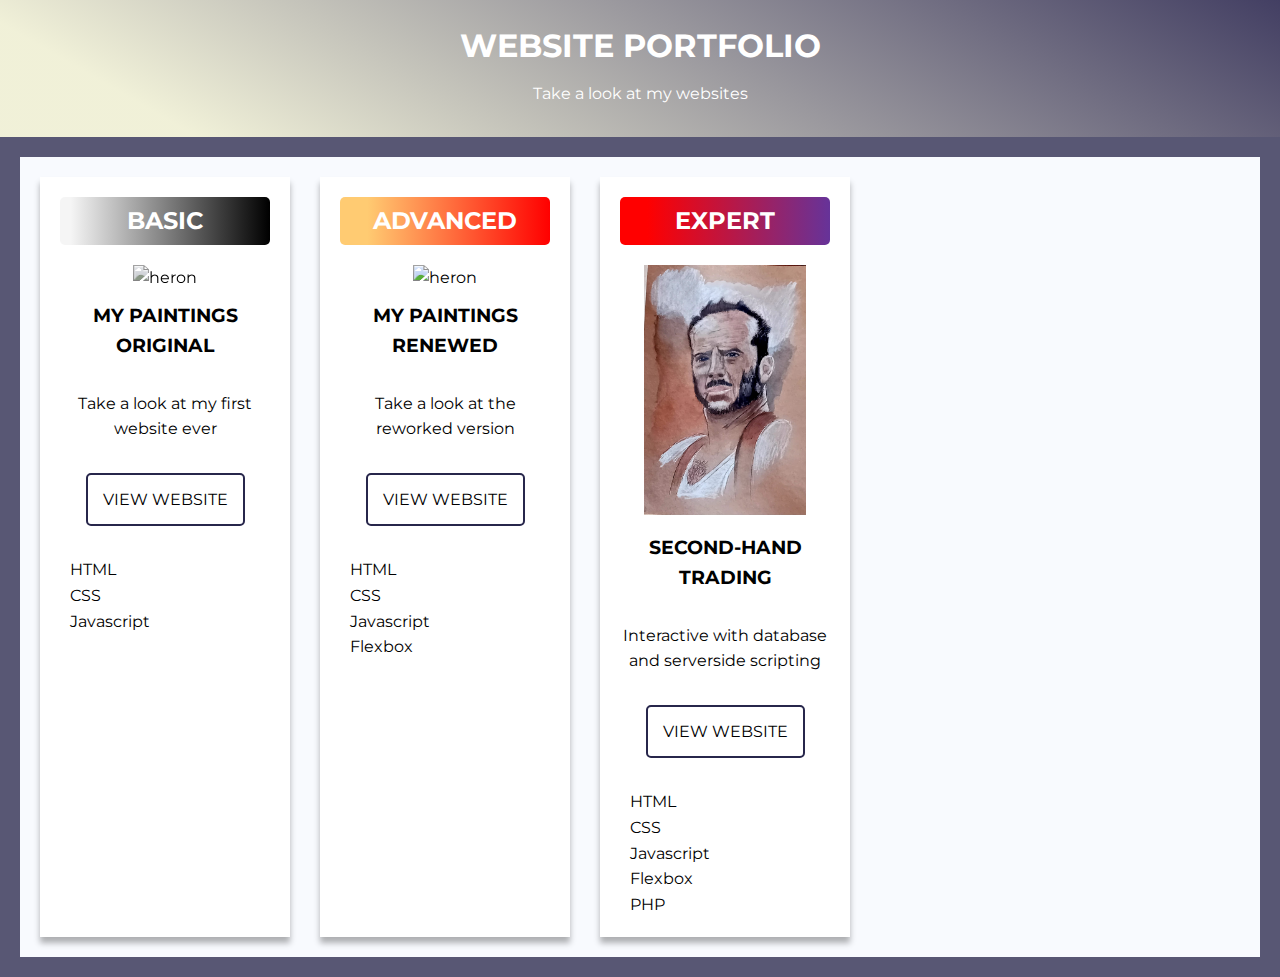
==== index.html @ ec2a2ce8 "Add files via upload" ====
<!DOCTYPE html>
<html lang="en">
  <head>
    <meta charset="UTF-8" />
    <meta name="viewport" content="width=device-width, initial-scale=1.0" />
    <link rel="preconnect" href="https://fonts.googleapis.com" />
    <link rel="preconnect" href="https://fonts.gstatic.com" crossorigin />
    <link
      href="https://fonts.googleapis.com/css2?family=Montserrat:ital,wght@0,100..900;1,100..900&display=swap"
      rel="stylesheet"
    />
    <link
      rel="stylesheet"
      href="https://cdnjs.cloudflare.com/ajax/libs/font-awesome/6.6.0/css/all.min.css"
      integrity="sha512-Kc323vGBEqzTmouAECnVceyQqyqdsSiqLQISBL29aUW4U/M7pSPA/gEUZQqv1cwx4OnYxTxve5UMg5GT6L4JJg=="
      crossorigin="anonymous"
      referrerpolicy="no-referrer"
    />
    <link rel="stylesheet" href="./css/styles.css" />
    <title>Portfolio Tom</title>
  </head>
  <body>
    <header>
      <div class="header-container">
        <h1>Website Portfolio</h1>
        <p>Take a look at my websites</p>
      </div>
    </header>
    <main>
      <div class="main-container">
        <div class="cards card1">
          <h2>Basic</h2>
          <div>
            <img src="images/animal.jpg" alt="heron" />
          </div>
          <h3>My Paintings original</h3>
          <p>Take a look at my first website ever</p>
          <a href="">View Website</a>
          <ul>
            <li><i class="fa-check fas"></i>HTML</li>
            <li><i class="fa-check fas"></i>CSS</li>
            <li><i class="fa-check fas"></i>Javascript</li>
          </ul>
        </div>
        <div class="cards card2">
          <h2>Advanced</h2>
          <div>
            <img src="images/animal.jpg" alt="heron" />
          </div>
          <h3>My Paintings renewed</h3>
          <p>Take a look at the reworked version</p>
          <a href="">View Website</a>
          <ul>
            <li><i class="fa-check fas"></i>HTML</li>
            <li><i class="fa-check fas"></i>CSS</li>
            <li><i class="fa-check fas"></i>Javascript</li>
            <li><i class="fa-check fas"></i>Flexbox</li>
          </ul>
        </div>
        <div class="cards card3">
          <h2>Expert</h2>
          <div>
            <img src="images/expert.jpg" alt="expert" />
          </div>
          <h3>second-hand trading</h3>
          <p>Interactive with database and serverside scripting</p>
          <a href="">View Website</a>
          <ul>
            <li><i class="fa-check fas"></i>HTML</li>
            <li><i class="fa-check fas"></i>CSS</li>
            <li><i class="fa-check fas"></i>Javascript</li>
            <li><i class="fa-check fas"></i>Flexbox</li>
            <li><i class="fa-check fas"></i>PHP</li>
          </ul>
        </div>
      </div>
    </main>
  </body>
</html>
---- css/styles.css ----
* {
  padding: 0;
  margin: 0;
  box-sizing: border-box;
}

body {
  font-family: "Montserrat", sans-serif;
  line-height: 1.6;
  background-color: #27264bc5;
}

.header-container {
  padding: 20px 0;
  text-align: center;
  background: linear-gradient(
    30deg,
    rgba(248, 248, 221, 0.952) 13%,
    #433f63 100%
  );
  color: white;
}

.header-container h1 {
  text-transform: uppercase;
}

.header-container p {
  padding: 10px 0;
}

.main-container {
  padding: 20px 20px;
  background-color: #f8fafe;
  margin: 20px;
  display: flex;
  justify-content: left;
  text-align: center;
  gap: 30px;
  flex-wrap: wrap;
}

.cards {
  max-width: 250px;
  background-color: #fff;
  box-shadow: 0px 6px 6px rgba(0, 0, 0, 0.3);
}
.cards:hover {
  background-color: #fff;
  box-shadow: 0px 6px 6px rgba(0, 0, 0, 0.8);
}
.cards h2 {
  text-transform: uppercase;
  border-radius: 5px;
  padding: 5px;
  margin: 20px 20px;
  color: white;
}

.card1 h2 {
  background: linear-gradient(90deg, whitesmoke 5%, black 100%);
}

.card2 h2 {
  background: linear-gradient(90deg, rgba(255, 203, 114, 1) 13%, red 100%);
}

.card3 h2 {
  background: linear-gradient(90deg, red 13%, rebeccapurple 100%);
}
.cards h3 {
  text-transform: uppercase;
  padding: 10px;
}

.cards p {
  padding: 20px;
  margin-bottom: 25px;
}

.cards a {
  flex: 1;
  border: 2px solid #27264b;
  border-radius: 5px;
  text-decoration: none;
  background-color: white;
  color: black;
  padding: 15px;
  text-transform: uppercase;
}

.cards a:hover {
  background-color: #27264b;
  color: white;
}

.cards ul {
  margin-top: 25px;
  list-style: none;
  padding: 20px;
}

.cards ul li {
  text-align: left;
}

.cards ul li i {
  color: #98ca9e;
  margin-right: 10px;
}

.cards img {
  width: 80% auto;
  max-height: 250px;
}

.card1 img {
  filter: grayscale(85%);
}
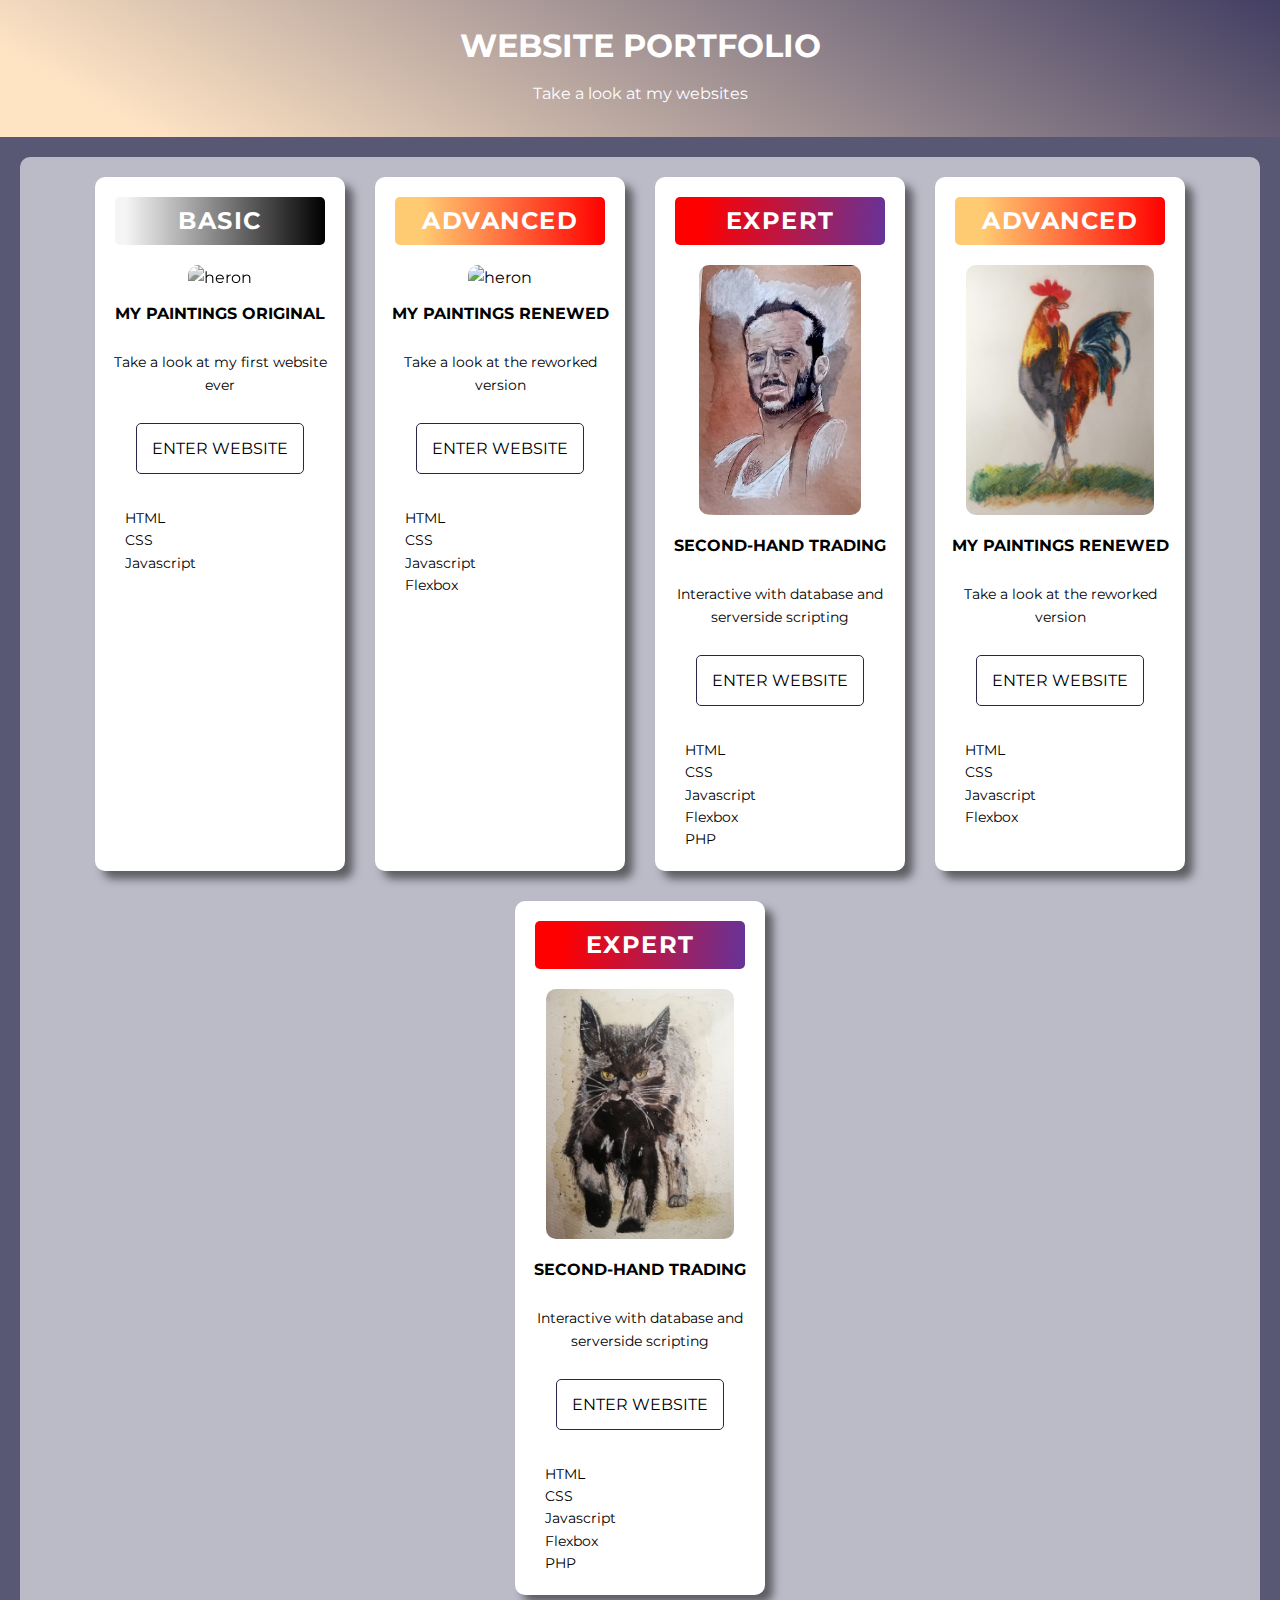
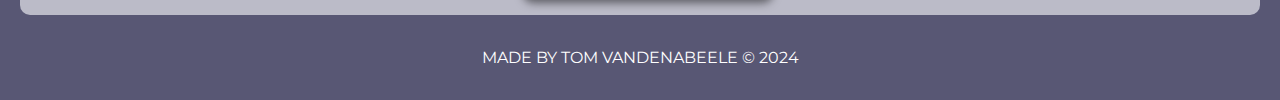
==== commit 53c300c7: "Add files via upload" ====
--- a/index.html
+++ b/index.html
@@ -28,52 +28,104 @@
     </header>
     <main>
       <div class="main-container">
-        <div class="cards card1">
-          <h2>Basic</h2>
-          <div>
+        <div class="cards basic">
+          <div class="card-top">
+            <h2>Basic</h2>
             <img src="images/animal.jpg" alt="heron" />
           </div>
-          <h3>My Paintings original</h3>
-          <p>Take a look at my first website ever</p>
-          <a href="">View Website</a>
-          <ul>
-            <li><i class="fa-check fas"></i>HTML</li>
-            <li><i class="fa-check fas"></i>CSS</li>
-            <li><i class="fa-check fas"></i>Javascript</li>
-          </ul>
+          <div class="card-bottom">
+            <h3>My Paintings original</h3>
+            <p>Take a look at my first website ever</p>
+            <a lang="en" href="Paint1/index.html">Enter Website</a>
+            <ul>
+              <li><i class="fa-check fas"></i>HTML</li>
+              <li><i class="fa-check fas"></i>CSS</li>
+              <li><i class="fa-check fas"></i>Javascript</li>
+            </ul>
+          </div>
         </div>
-        <div class="cards card2">
-          <h2>Advanced</h2>
-          <div>
+        <div class="cards advanced">
+          <div class="card-top">
+            <h2>Advanced</h2>
             <img src="images/animal.jpg" alt="heron" />
           </div>
-          <h3>My Paintings renewed</h3>
-          <p>Take a look at the reworked version</p>
-          <a href="">View Website</a>
-          <ul>
-            <li><i class="fa-check fas"></i>HTML</li>
-            <li><i class="fa-check fas"></i>CSS</li>
-            <li><i class="fa-check fas"></i>Javascript</li>
-            <li><i class="fa-check fas"></i>Flexbox</li>
-          </ul>
+          <div class="card-bottom">
+            <h3>My Paintings renewed</h3>
+            <p>Take a look at the reworked version</p>
+            <a href="">Enter Website</a>
+            <ul>
+              <li><i class="fa-check fas"></i>HTML</li>
+              <li><i class="fa-check fas"></i>CSS</li>
+              <li><i class="fa-check fas"></i>Javascript</li>
+              <li><i class="fa-check fas"></i>Flexbox</li>
+            </ul>
+          </div>
         </div>
-        <div class="cards card3">
-          <h2>Expert</h2>
-          <div>
-            <img src="images/expert.jpg" alt="expert" />
+        <div class="cards expert">
+          <div class="card-top">
+            <h2>Expert</h2>
+            <img src="images/expert.jpg" alt="bruce" />
           </div>
-          <h3>second-hand trading</h3>
-          <p>Interactive with database and serverside scripting</p>
-          <a href="">View Website</a>
-          <ul>
-            <li><i class="fa-check fas"></i>HTML</li>
-            <li><i class="fa-check fas"></i>CSS</li>
-            <li><i class="fa-check fas"></i>Javascript</li>
-            <li><i class="fa-check fas"></i>Flexbox</li>
-            <li><i class="fa-check fas"></i>PHP</li>
-          </ul>
+          <div class="card-bottom">
+            <h3>second-hand trading</h3>
+            <p>Interactive with database and serverside scripting</p>
+            <a href="">Enter Website</a>
+            <ul>
+              <li><i class="fa-check fas"></i>HTML</li>
+              <li><i class="fa-check fas"></i>CSS</li>
+              <li><i class="fa-check fas"></i>Javascript</li>
+              <li><i class="fa-check fas"></i>Flexbox</li>
+              <li><i class="fa-check fas"></i>PHP</li>
+            </ul>
+          </div>
+        </div>
+        <div class="cards advanced">
+          <div class="card-top">
+            <h2>Advanced</h2>
+            <img src="images/haan.jpg" alt="haan" />
+          </div>
+          <div class="card-bottom">
+            <h3>My Paintings renewed</h3>
+            <p>Take a look at the reworked version</p>
+            <a href="">Enter Website</a>
+            <ul>
+              <li><i class="fa-check fas"></i>HTML</li>
+              <li><i class="fa-check fas"></i>CSS</li>
+              <li><i class="fa-check fas"></i>Javascript</li>
+              <li><i class="fa-check fas"></i>Flexbox</li>
+            </ul>
+          </div>
+        </div>
+        <div class="cards expert">
+          <div class="card-top">
+            <h2>Expert</h2>
+            <img src="images/poes.jpg" alt="kat" />
+          </div>
+          <div class="card-bottom">
+            <h3>second-hand trading</h3>
+            <p>Interactive with database and serverside scripting</p>
+            <a href="">Enter Website</a>
+            <ul>
+              <li><i class="fa-check fas"></i>HTML</li>
+              <li><i class="fa-check fas"></i>CSS</li>
+              <li><i class="fa-check fas"></i>Javascript</li>
+              <li><i class="fa-check fas"></i>Flexbox</li>
+              <li><i class="fa-check fas"></i>PHP</li>
+            </ul>
+          </div>
         </div>
       </div>
+      <footer>
+        <div class="credential">
+          <p>
+            <span class="made">Made by</span> Tom Vandenabeele<span
+              class="made"
+            >
+              &copy; 2024</span
+            >
+          </p>
+        </div>
+      </footer>
     </main>
   </body>
 </html>
--- a/css/styles.css
+++ b/css/styles.css
@@ -10,14 +10,16 @@
   background-color: #27264bc5;
 }
 
+header {
+  position: sticky;
+  top: 0px;
+  z-index: 1;
+}
+
 .header-container {
   padding: 20px 0;
   text-align: center;
-  background: linear-gradient(
-    30deg,
-    rgba(248, 248, 221, 0.952) 13%,
-    #433f63 100%
-  );
+  background: linear-gradient(30deg, bisque 10%, #433f63 100%);
   color: white;
 }
 
@@ -31,56 +33,60 @@
 
 .main-container {
   padding: 20px 20px;
-  background-color: #f8fafe;
+  background-color: #f8fafe9d;
   margin: 20px;
   display: flex;
-  justify-content: left;
+  justify-content: center;
   text-align: center;
   gap: 30px;
   flex-wrap: wrap;
+  border-radius: 10px;
 }
 
 .cards {
   max-width: 250px;
-  background-color: #fff;
-  box-shadow: 0px 6px 6px rgba(0, 0, 0, 0.3);
+  background-color: white;
+  box-shadow: 8px 8px 9px rgba(0, 0, 0, 0.5);
 }
 .cards:hover {
-  background-color: #fff;
-  box-shadow: 0px 6px 6px rgba(0, 0, 0, 0.8);
+  background-color: bisque;
+  box-shadow: 8px 9px 9px rgba(0, 0, 0, 0.9);
 }
 .cards h2 {
   text-transform: uppercase;
+  letter-spacing: 1.5px;
   border-radius: 5px;
   padding: 5px;
   margin: 20px 20px;
   color: white;
 }
 
-.card1 h2 {
+.basic h2 {
   background: linear-gradient(90deg, whitesmoke 5%, black 100%);
 }
 
-.card2 h2 {
+.advanced h2 {
   background: linear-gradient(90deg, rgba(255, 203, 114, 1) 13%, red 100%);
 }
 
-.card3 h2 {
-  background: linear-gradient(90deg, red 13%, rebeccapurple 100%);
+.expert h2 {
+  background: linear-gradient(95deg, red 13%, rebeccapurple 100%);
 }
 .cards h3 {
   text-transform: uppercase;
   padding: 10px;
+  font-size: 16px;
 }
 
 .cards p {
-  padding: 20px;
+  padding: 15px;
   margin-bottom: 25px;
+  font-size: 14px;
 }
 
 .cards a {
   flex: 1;
-  border: 2px solid #27264b;
+  border: 1px solid #27264b;
   border-radius: 5px;
   text-decoration: none;
   background-color: white;
@@ -102,6 +108,7 @@
 
 .cards ul li {
   text-align: left;
+  font-size: 14px;
 }
 
 .cards ul li i {
@@ -112,8 +119,113 @@
 .cards img {
   width: 80% auto;
   max-height: 250px;
-}
-
-.card1 img {
+  border-radius: 10px;
+}
+
+.cards img:hover {
+  cursor: pointer;
+}
+
+.cards {
+  border-radius: 10px;
+}
+
+.basic img {
   filter: grayscale(85%);
-}
+  z-index: -1;
+}
+
+footer {
+  p {
+    color: white;
+    text-transform: uppercase;
+    text-align: center;
+    padding-bottom: 30px;
+    margin-top: 30px;
+  }
+}
+
+@media (max-width: 900px) {
+  .cards {
+    display: flex;
+    justify-content: left;
+    text-align: left;
+    gap: 10px;
+    flex-wrap: wrap;
+    flex-direction: row;
+    max-width: 600px;
+  }
+  .card-top {
+    margin-left: 25px;
+    padding-right: 20px;
+  }
+  .card-bottom {
+    text-align: center;
+  }
+  .cards h2 {
+    margin: 10px auto;
+    text-align: center;
+    padding: 0px;
+  }
+  .cards h3 {
+    text-align: center;
+    font-size: 0.9rem;
+    padding: 25px;
+    max-width: 200px;
+  }
+  .cards p {
+    text-align: center;
+    font-size: 0.9rem;
+    padding: 5px 15px;
+    max-width: 200px;
+  }
+  .cards ul {
+    margin-top: 10px;
+  }
+  .cards a {
+    font-size: 0.9rem;
+    padding: 10px;
+  }
+}
+
+@media (max-width: 600px) {
+  .cards {
+    max-width: 250px;
+    display: flex;
+    justify-content: center;
+    text-align: center;
+    gap: 10px;
+    flex-wrap: wrap;
+    flex-direction: row;
+  }
+  .card-bottom {
+    text-align: center;
+  }
+  .cards h2 {
+    margin: 15px;
+    text-align: center;
+    padding: 0px;
+  }
+  .cards h3 {
+    font-size: 0.8rem;
+    padding: 5px;
+  }
+  .cards p {
+    font-size: 0.8rem;
+    padding: 5px 15px;
+  }
+  .cards ul {
+    margin-top: 40px;
+    padding: 0px;
+  }
+  .cards li {
+    display: none;
+  }
+  .cards a {
+    font-size: 0.8rem;
+    padding: 10px;
+  }
+  .made {
+    display: none;
+  }
+}
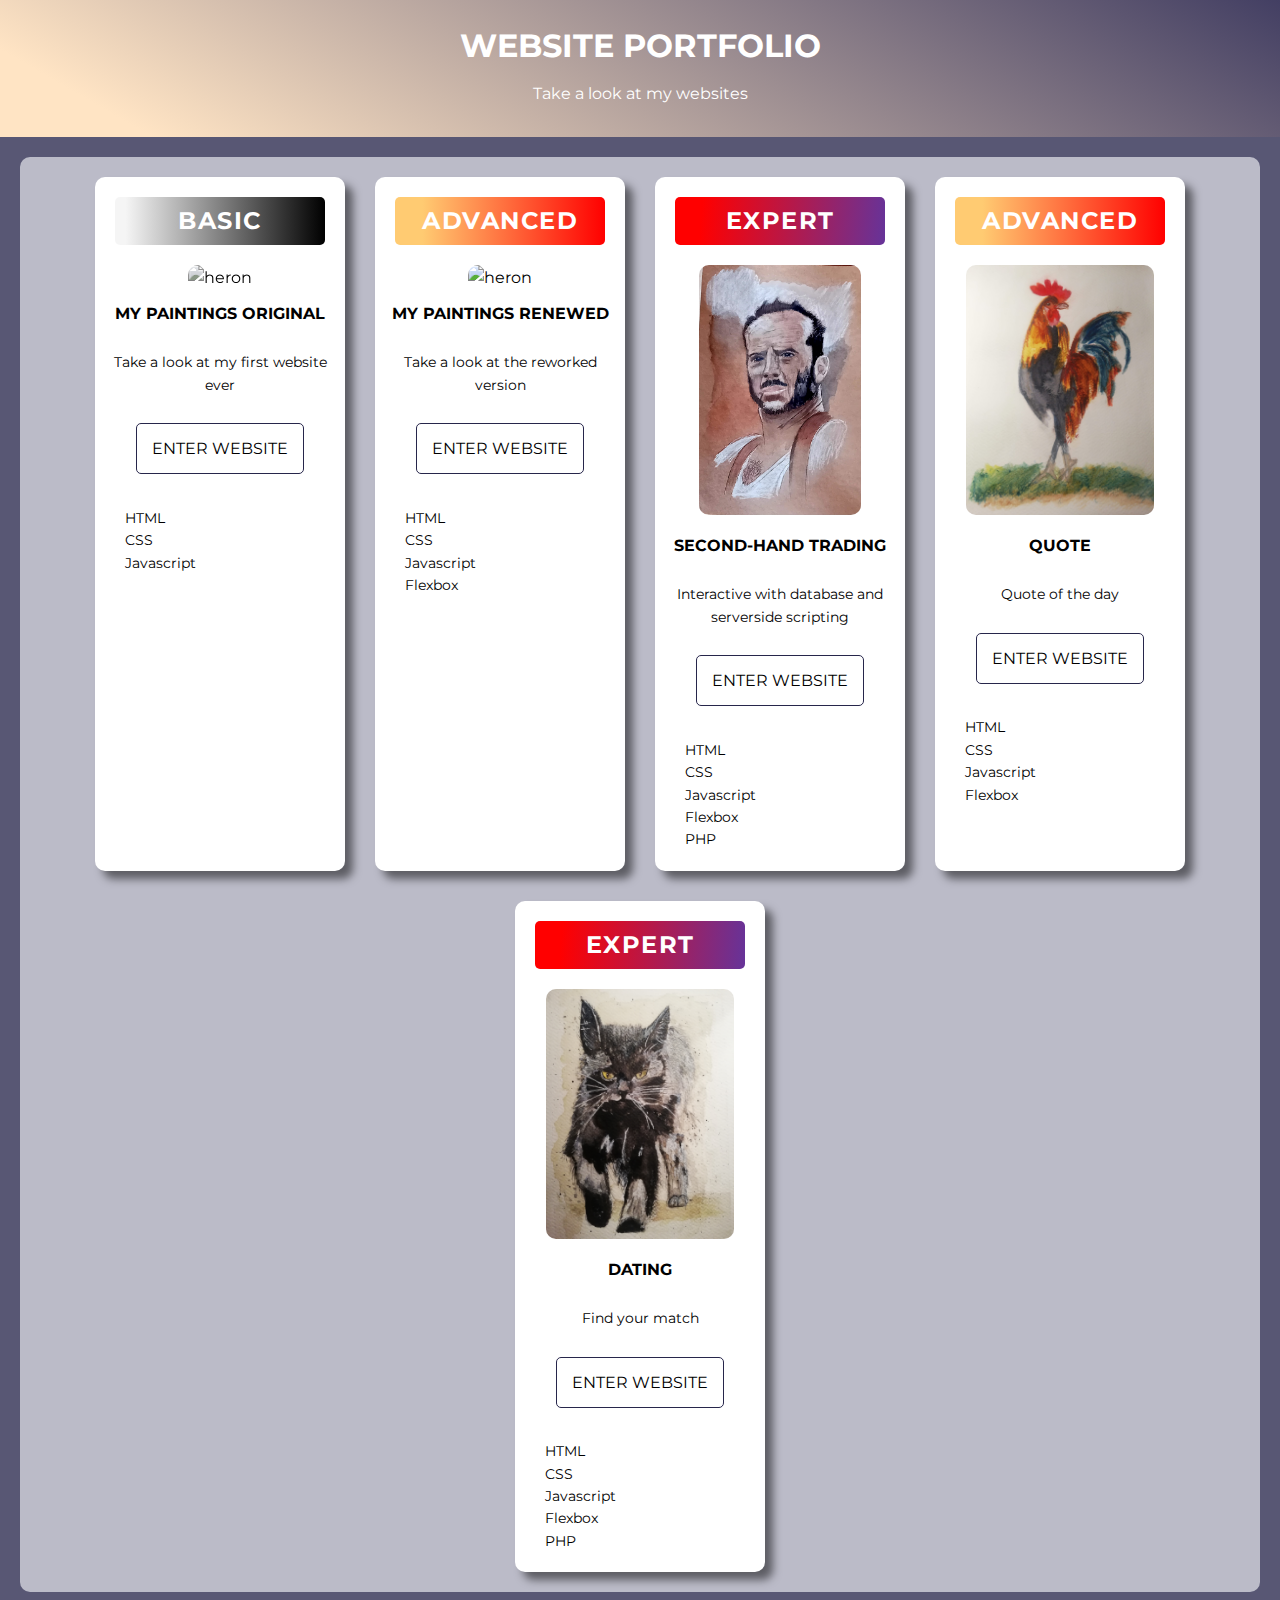
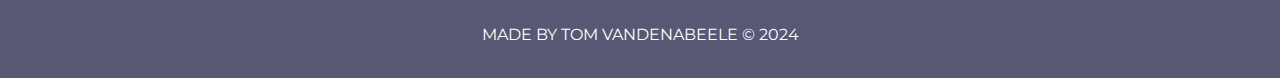
==== commit 9985df1e: "Add files via upload" ====
--- a/index.html
+++ b/index.html
@@ -85,8 +85,8 @@
             <img src="images/haan.jpg" alt="haan" />
           </div>
           <div class="card-bottom">
-            <h3>My Paintings renewed</h3>
-            <p>Take a look at the reworked version</p>
+            <h3>Quote</h3>
+            <p>Quote of the day</p>
             <a href="">Enter Website</a>
             <ul>
               <li><i class="fa-check fas"></i>HTML</li>
@@ -102,8 +102,8 @@
             <img src="images/poes.jpg" alt="kat" />
           </div>
           <div class="card-bottom">
-            <h3>second-hand trading</h3>
-            <p>Interactive with database and serverside scripting</p>
+            <h3>Dating</h3>
+            <p>Find your match</p>
             <a href="">Enter Website</a>
             <ul>
               <li><i class="fa-check fas"></i>HTML</li>
--- a/css/styles.css
+++ b/css/styles.css
@@ -45,6 +45,7 @@
 
 .cards {
   max-width: 250px;
+  min-width: 250px;
   background-color: white;
   box-shadow: 8px 8px 9px rgba(0, 0, 0, 0.5);
 }
@@ -154,10 +155,11 @@
     flex-wrap: wrap;
     flex-direction: row;
     max-width: 600px;
+    min-width: 500px;
   }
   .card-top {
     margin-left: 25px;
-    padding-right: 20px;
+    padding-right: 40px;
   }
   .card-bottom {
     text-align: center;
@@ -191,6 +193,7 @@
 @media (max-width: 600px) {
   .cards {
     max-width: 250px;
+    min-width: 250px;
     display: flex;
     justify-content: center;
     text-align: center;
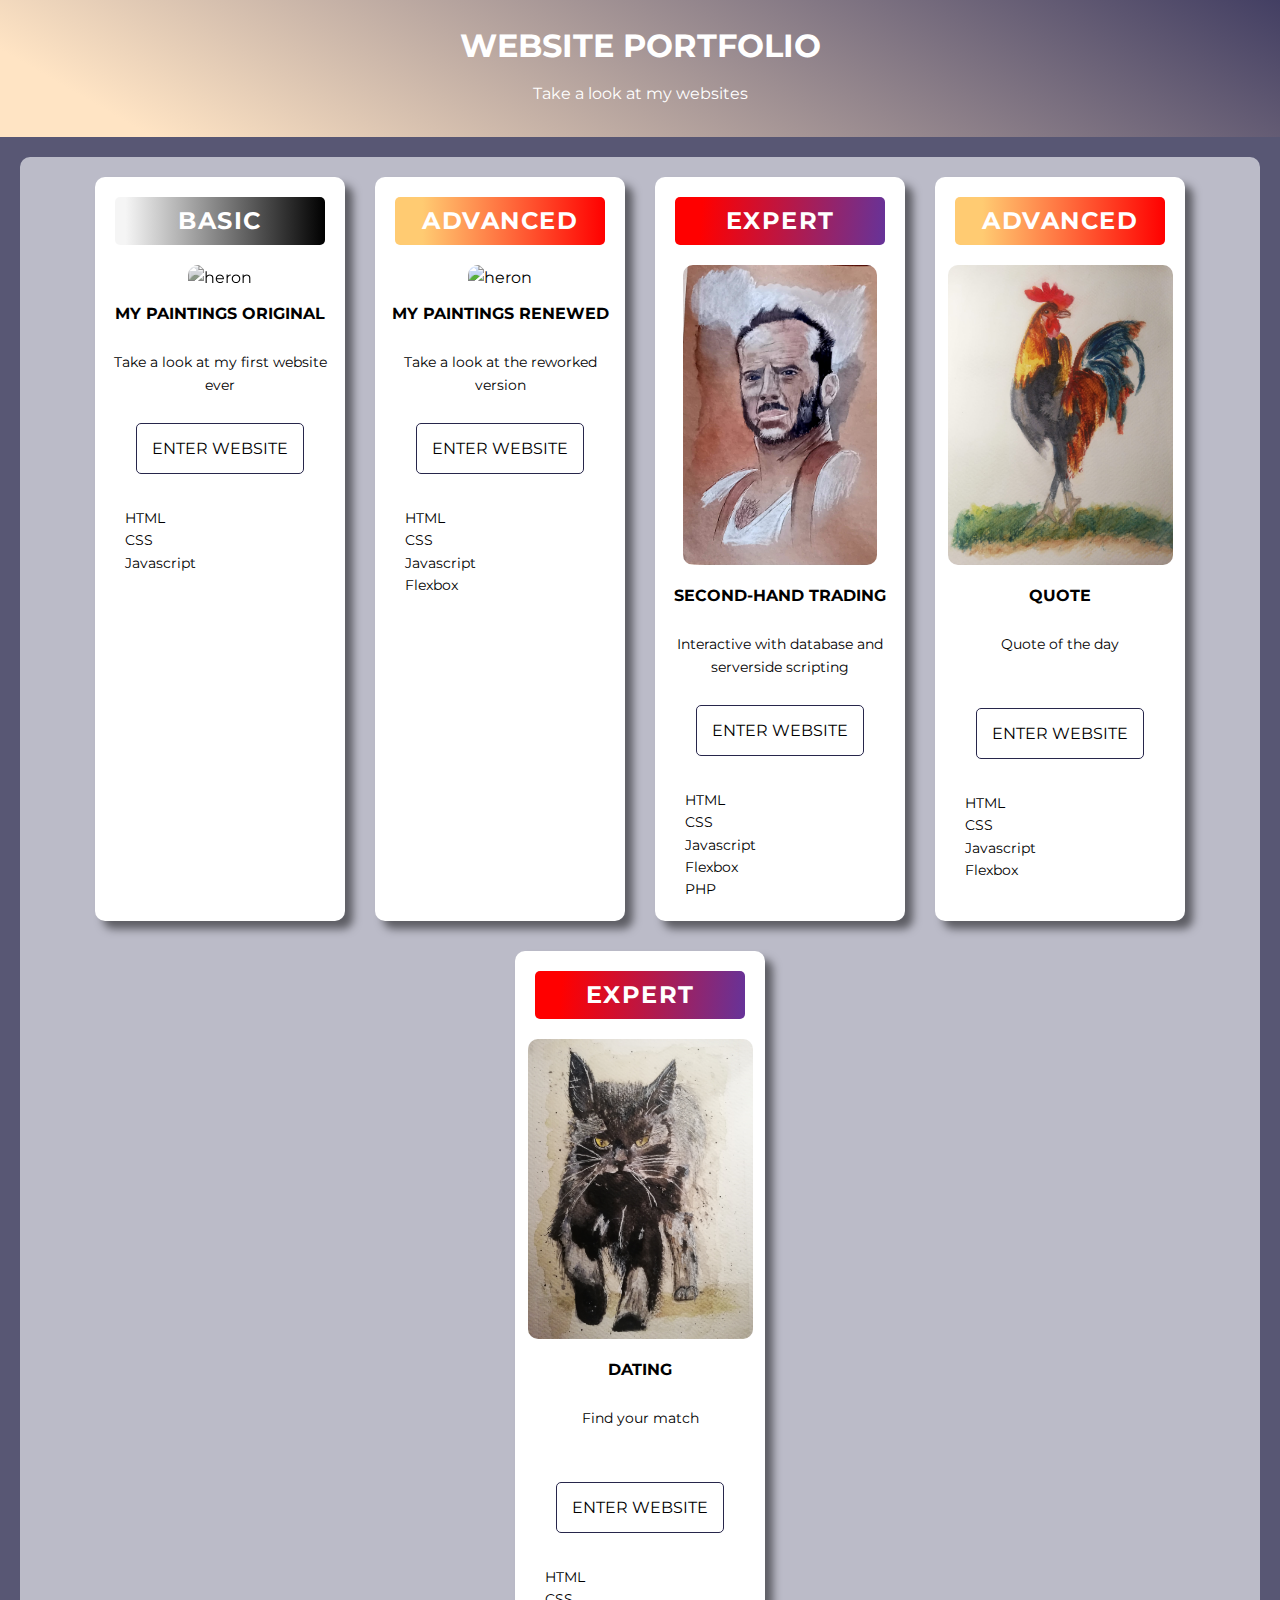
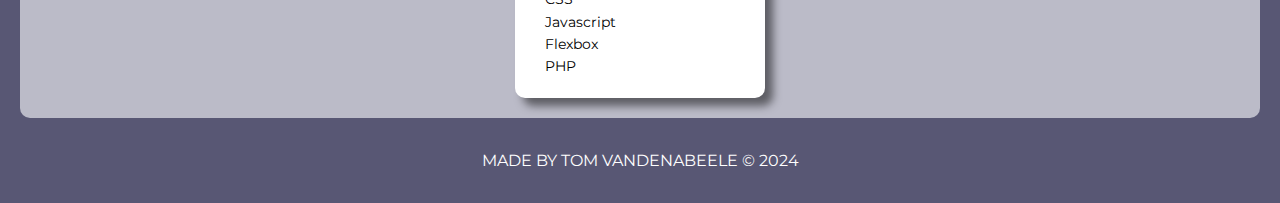
==== commit 9ac9750c: "Add files via upload" ====
--- a/index.html
+++ b/index.html
@@ -87,6 +87,7 @@
           <div class="card-bottom">
             <h3>Quote</h3>
             <p>Quote of the day</p>
+            <br />
             <a href="">Enter Website</a>
             <ul>
               <li><i class="fa-check fas"></i>HTML</li>
@@ -104,6 +105,7 @@
           <div class="card-bottom">
             <h3>Dating</h3>
             <p>Find your match</p>
+            <br />
             <a href="">Enter Website</a>
             <ul>
               <li><i class="fa-check fas"></i>HTML</li>
--- a/css/styles.css
+++ b/css/styles.css
@@ -119,7 +119,7 @@
 
 .cards img {
   width: 80% auto;
-  max-height: 250px;
+  max-height: 300px;
   border-radius: 10px;
 }
 
@@ -154,15 +154,22 @@
     gap: 10px;
     flex-wrap: wrap;
     flex-direction: row;
-    max-width: 600px;
-    min-width: 500px;
+    max-width: 550px;
+    min-width: 550px;
   }
   .card-top {
     margin-left: 25px;
     padding-right: 40px;
-  }
-  .card-bottom {
-    text-align: center;
+    min-width: 240px;
+  }
+  .card-top img {
+    margin-left: 0px;
+    min-width: 150px;
+  }
+  .card-bottom a {
+    display: block;
+    text-align: center;
+    min-width: 200px;
   }
   .cards h2 {
     margin: 10px auto;
@@ -218,7 +225,7 @@
     padding: 5px 15px;
   }
   .cards ul {
-    margin-top: 40px;
+    margin: 40px 0px;
     padding: 0px;
   }
   .cards li {
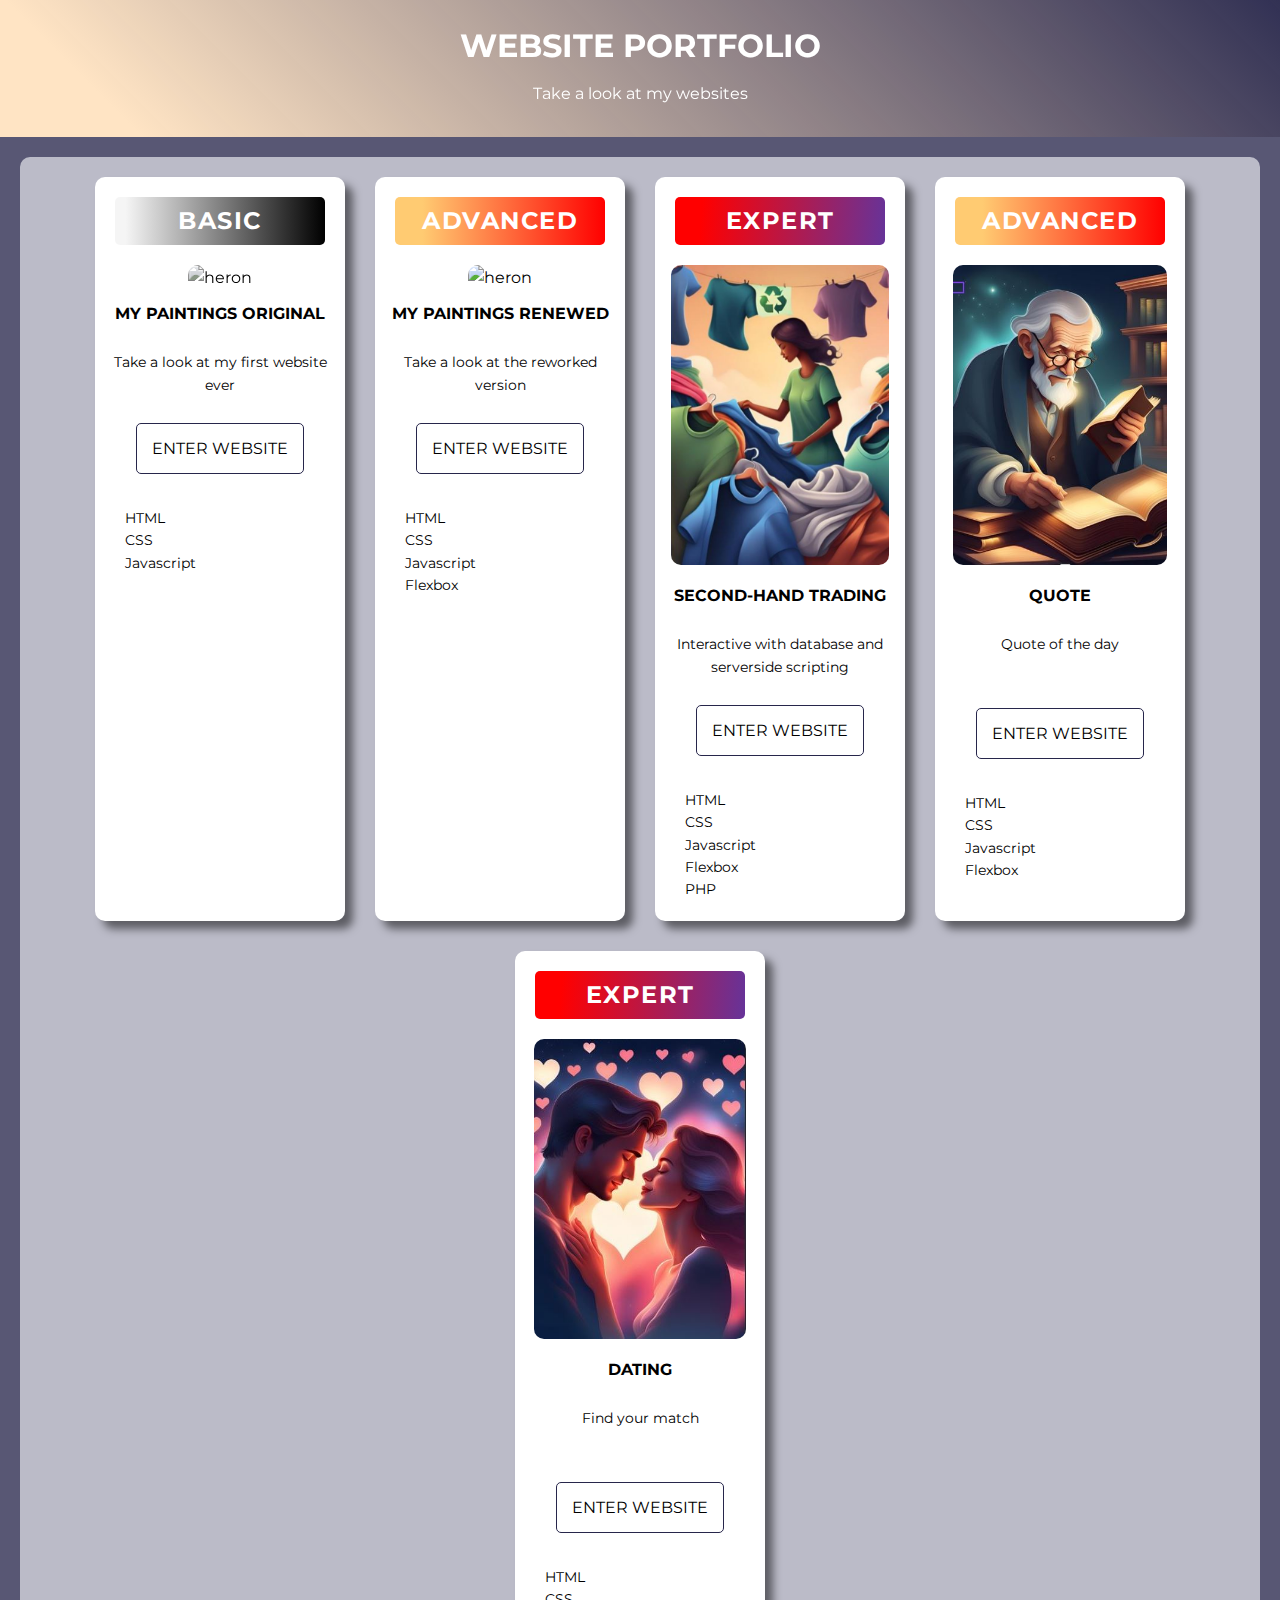
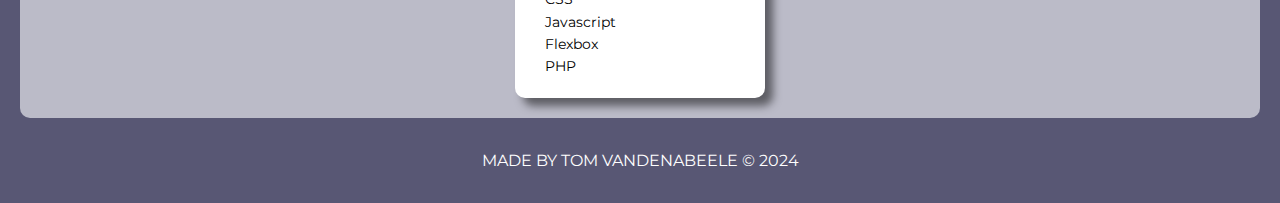
==== commit d753204d: "Add files via upload" ====
--- a/index.html
+++ b/index.html
@@ -64,7 +64,7 @@
         <div class="cards expert">
           <div class="card-top">
             <h2>Expert</h2>
-            <img src="images/expert.jpg" alt="bruce" />
+            <img src="images/tweedehands.jpg" alt="tweedehands" />
           </div>
           <div class="card-bottom">
             <h3>second-hand trading</h3>
@@ -82,7 +82,7 @@
         <div class="cards advanced">
           <div class="card-top">
             <h2>Advanced</h2>
-            <img src="images/haan.jpg" alt="haan" />
+            <img src="images/quote.jpg" alt="quote" />
           </div>
           <div class="card-bottom">
             <h3>Quote</h3>
@@ -100,7 +100,7 @@
         <div class="cards expert">
           <div class="card-top">
             <h2>Expert</h2>
-            <img src="images/poes.jpg" alt="kat" />
+            <img src="images/dating.jpg" alt="dating" />
           </div>
           <div class="card-bottom">
             <h3>Dating</h3>
--- a/css/styles.css
+++ b/css/styles.css
@@ -19,7 +19,7 @@
 .header-container {
   padding: 20px 0;
   text-align: center;
-  background: linear-gradient(30deg, bisque 10%, #433f63 100%);
+  background: linear-gradient(45deg, bisque 10%, #27264bc5 100%);
   color: white;
 }
 
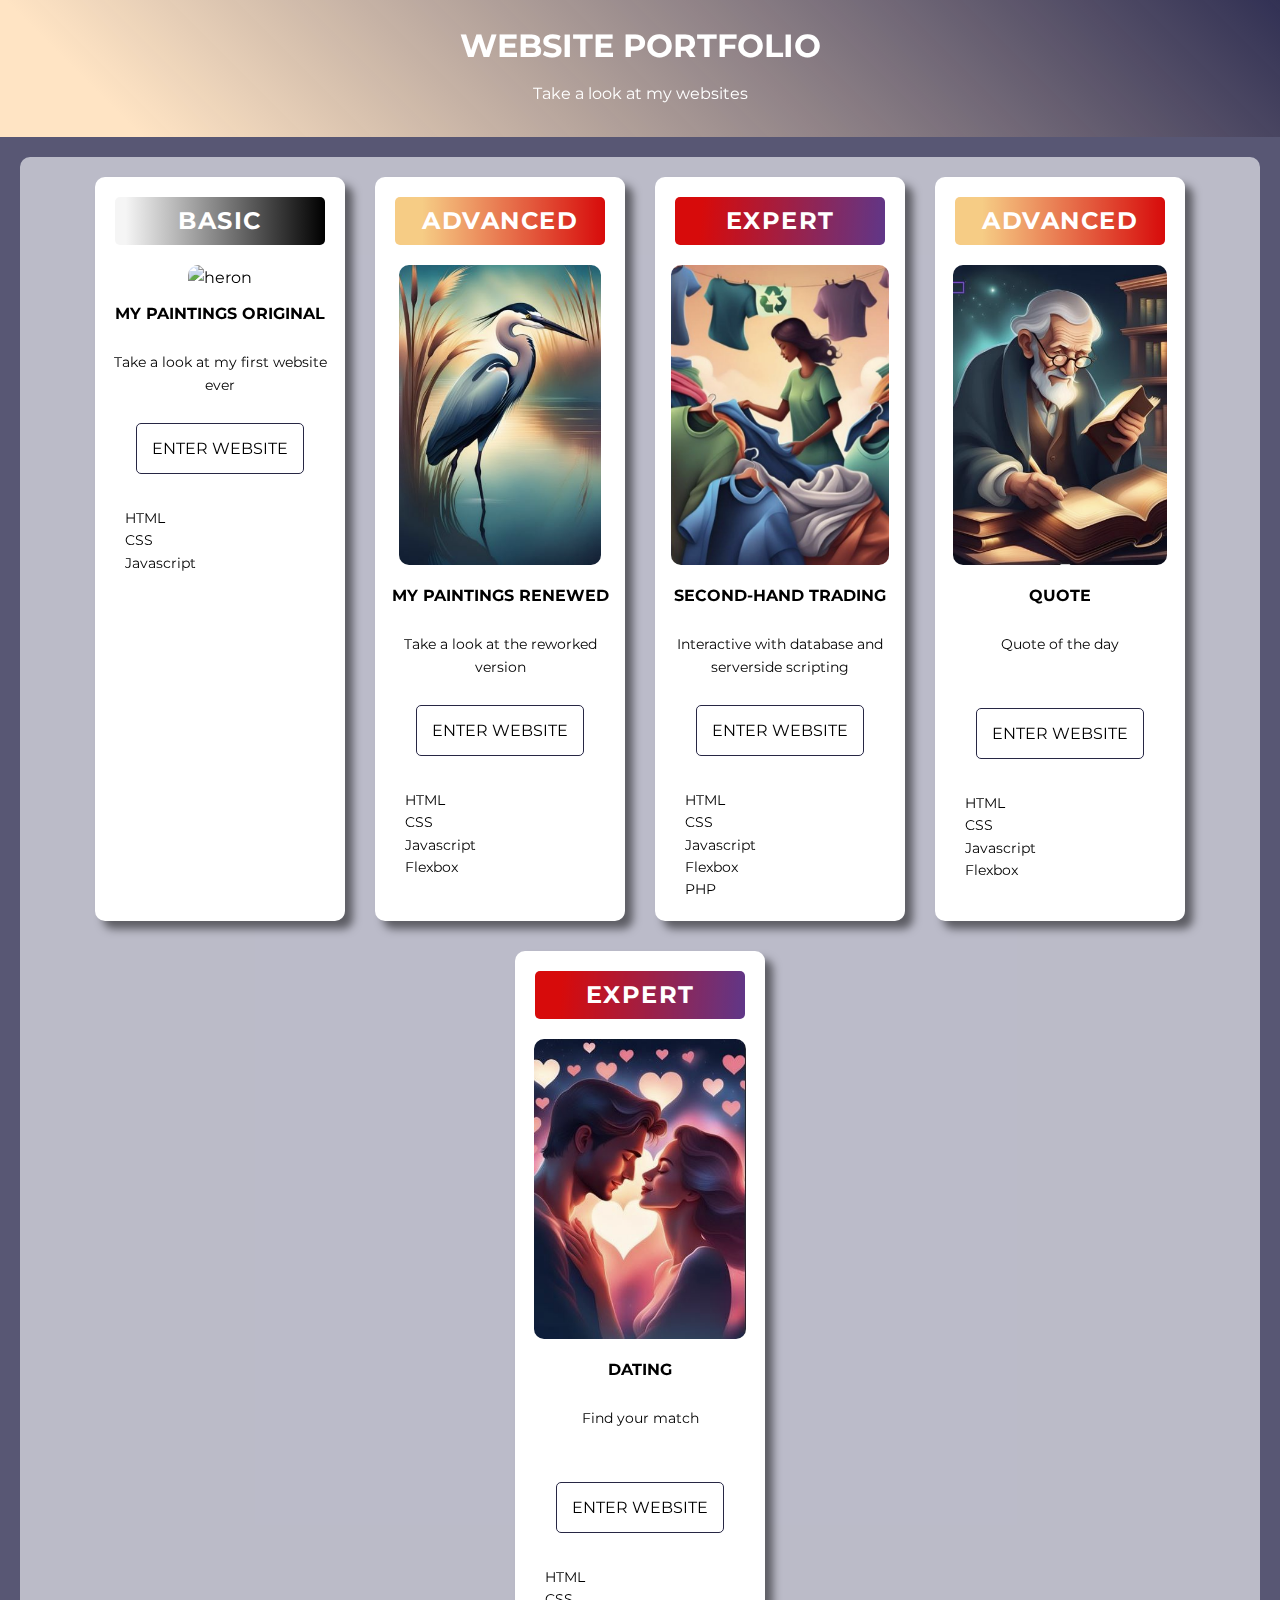
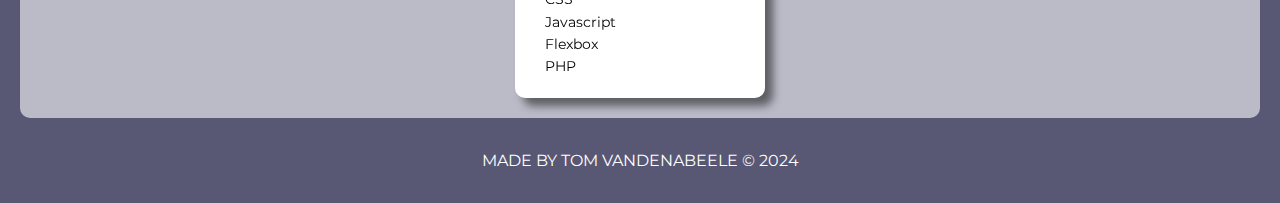
==== commit e26e7fde: "Add files via upload" ====
--- a/index.html
+++ b/index.html
@@ -36,7 +36,7 @@
           <div class="card-bottom">
             <h3>My Paintings original</h3>
             <p>Take a look at my first website ever</p>
-            <a lang="en" href="Paint1/index.html">Enter Website</a>
+            <a href="">Enter Website</a>
             <ul>
               <li><i class="fa-check fas"></i>HTML</li>
               <li><i class="fa-check fas"></i>CSS</li>
@@ -47,7 +47,7 @@
         <div class="cards advanced">
           <div class="card-top">
             <h2>Advanced</h2>
-            <img src="images/animal.jpg" alt="heron" />
+            <img src="images/schilderen.jpg" alt="schilderen" />
           </div>
           <div class="card-bottom">
             <h3>My Paintings renewed</h3>
--- a/css/styles.css
+++ b/css/styles.css
@@ -48,10 +48,12 @@
   min-width: 250px;
   background-color: white;
   box-shadow: 8px 8px 9px rgba(0, 0, 0, 0.5);
+  filter: grayscale(20%);
 }
 .cards:hover {
   background-color: bisque;
   box-shadow: 8px 9px 9px rgba(0, 0, 0, 0.9);
+  filter: grayscale(0%);
 }
 .cards h2 {
   text-transform: uppercase;
@@ -123,17 +125,12 @@
   border-radius: 10px;
 }
 
-.cards img:hover {
-  cursor: pointer;
-}
-
 .cards {
   border-radius: 10px;
 }
 
-.basic img {
-  filter: grayscale(85%);
-  z-index: -1;
+.cards img:hover {
+  filter: grayscale(0%);
 }
 
 footer {
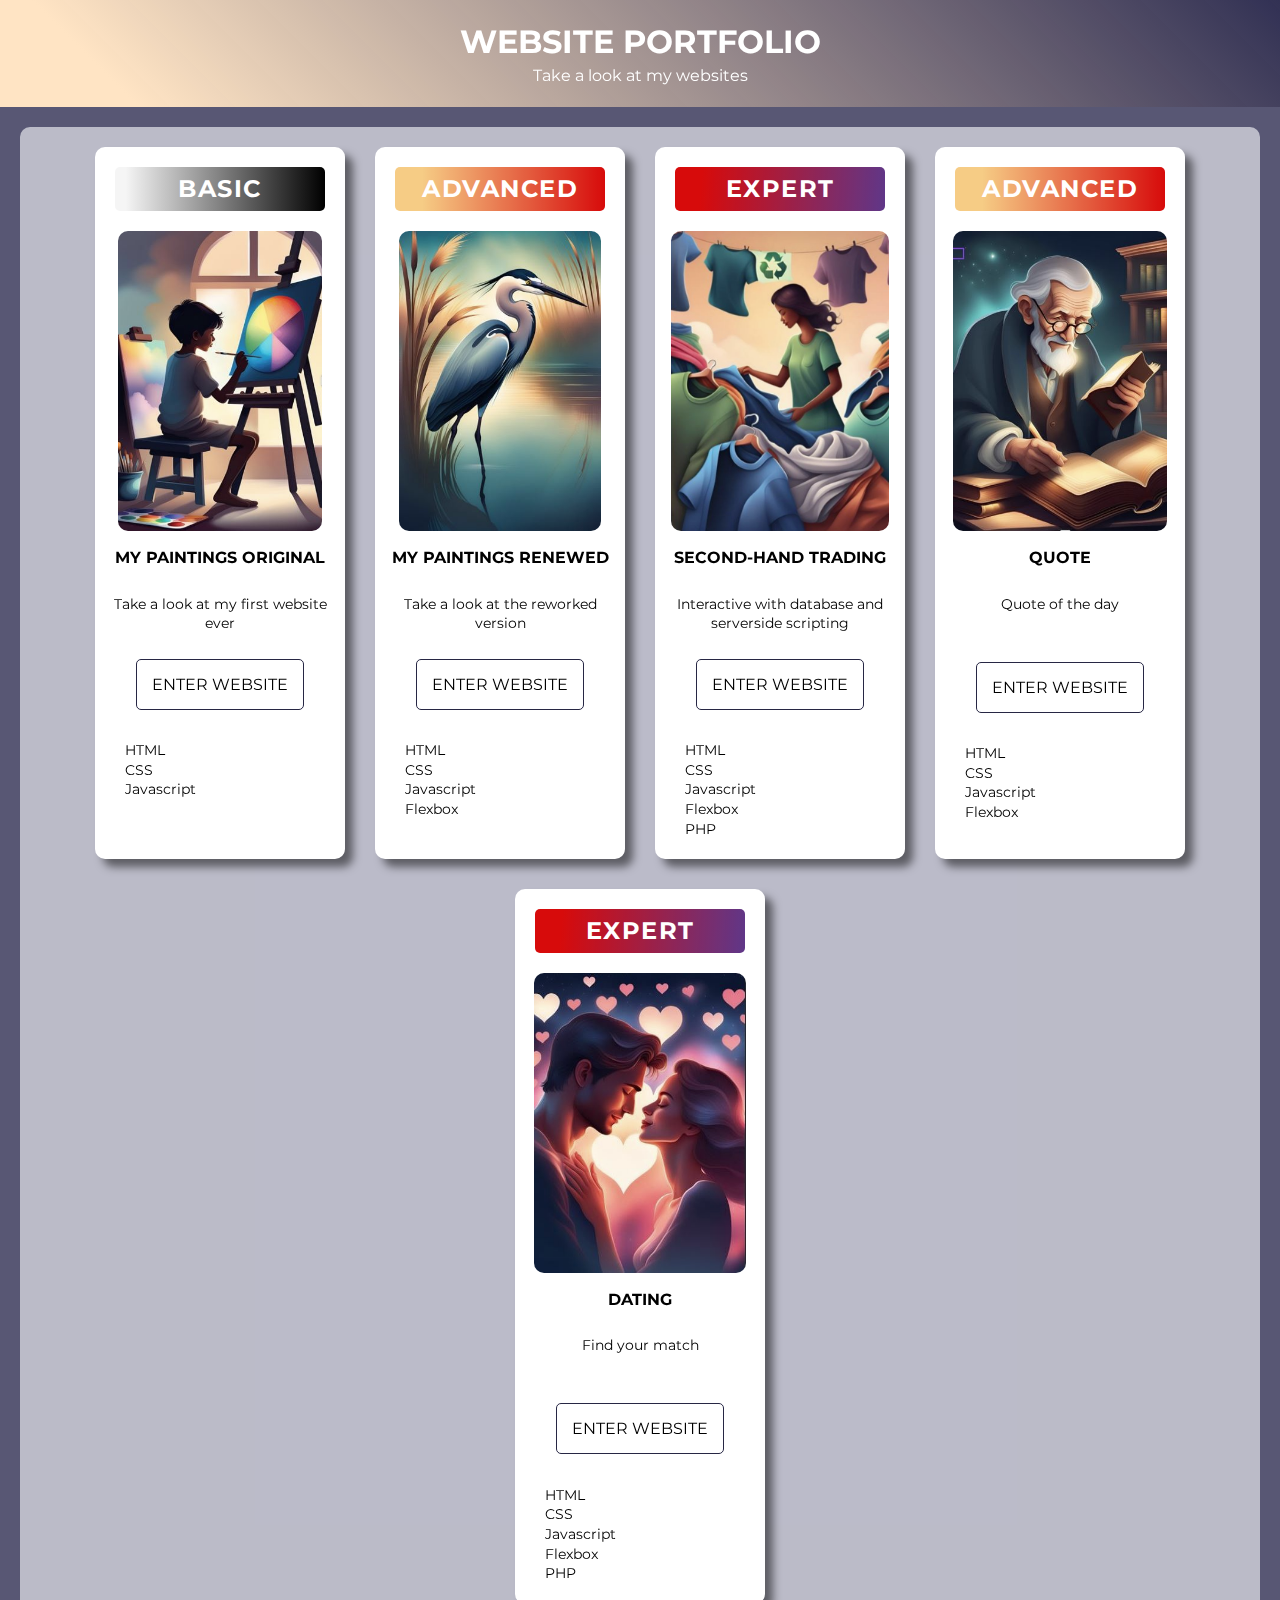
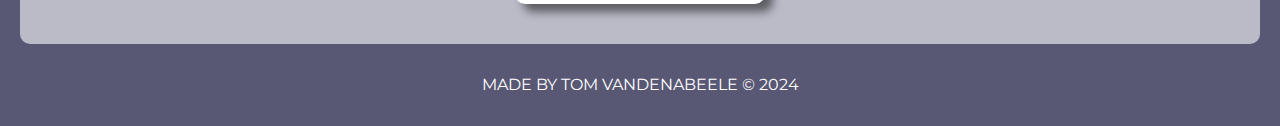
==== commit fff12b01: "Add files via upload" ====
--- a/index.html
+++ b/index.html
@@ -1,5 +1,5 @@
 <!DOCTYPE html>
-<html lang="en">
+<html translate="no">
   <head>
     <meta charset="UTF-8" />
     <meta name="viewport" content="width=device-width, initial-scale=1.0" />
@@ -31,12 +31,12 @@
         <div class="cards basic">
           <div class="card-top">
             <h2>Basic</h2>
-            <img src="images/animal.jpg" alt="heron" />
+            <img src="images/jongenschildert.jpg" alt="jongenschildert" />
           </div>
           <div class="card-bottom">
             <h3>My Paintings original</h3>
             <p>Take a look at my first website ever</p>
-            <a href="">Enter Website</a>
+            <a href="#">Enter Website</a>
             <ul>
               <li><i class="fa-check fas"></i>HTML</li>
               <li><i class="fa-check fas"></i>CSS</li>
@@ -52,7 +52,7 @@
           <div class="card-bottom">
             <h3>My Paintings renewed</h3>
             <p>Take a look at the reworked version</p>
-            <a href="">Enter Website</a>
+            <a href="#">Enter Website</a>
             <ul>
               <li><i class="fa-check fas"></i>HTML</li>
               <li><i class="fa-check fas"></i>CSS</li>
@@ -69,7 +69,7 @@
           <div class="card-bottom">
             <h3>second-hand trading</h3>
             <p>Interactive with database and serverside scripting</p>
-            <a href="">Enter Website</a>
+            <a href="#">Enter Website</a>
             <ul>
               <li><i class="fa-check fas"></i>HTML</li>
               <li><i class="fa-check fas"></i>CSS</li>
@@ -88,7 +88,7 @@
             <h3>Quote</h3>
             <p>Quote of the day</p>
             <br />
-            <a href="">Enter Website</a>
+            <a href="#">Enter Website</a>
             <ul>
               <li><i class="fa-check fas"></i>HTML</li>
               <li><i class="fa-check fas"></i>CSS</li>
@@ -106,7 +106,7 @@
             <h3>Dating</h3>
             <p>Find your match</p>
             <br />
-            <a href="">Enter Website</a>
+            <a href="#">Enter Website</a>
             <ul>
               <li><i class="fa-check fas"></i>HTML</li>
               <li><i class="fa-check fas"></i>CSS</li>
@@ -129,5 +129,6 @@
         </div>
       </footer>
     </main>
+    <script src="script.js"></script>
   </body>
 </html>
--- a/css/styles.css
+++ b/css/styles.css
@@ -5,8 +5,8 @@
 }
 
 body {
-  font-family: "Montserrat", sans-serif;
-  line-height: 1.6;
+  font-family: 'Montserrat', sans-serif;
+  line-height: 1.4;
   background-color: #27264bc5;
 }
 
@@ -27,12 +27,12 @@
   text-transform: uppercase;
 }
 
-.header-container p {
-  padding: 10px 0;
-}
+/* .header-container p {
+  padding: 0px 0;
+} */
 
 .main-container {
-  padding: 20px 20px;
+  padding: 20px 20px 40px 20px;
   background-color: #f8fafe9d;
   margin: 20px;
   display: flex;
@@ -49,11 +49,13 @@
   background-color: white;
   box-shadow: 8px 8px 9px rgba(0, 0, 0, 0.5);
   filter: grayscale(20%);
+  transition: all 0.2s;
 }
 .cards:hover {
   background-color: bisque;
   box-shadow: 8px 9px 9px rgba(0, 0, 0, 0.9);
   filter: grayscale(0%);
+  transform: scale(1.02);
 }
 .cards h2 {
   text-transform: uppercase;
@@ -144,6 +146,10 @@
 }
 
 @media (max-width: 900px) {
+  .header-container {
+    font-size: 0.7rem;
+    padding: 0.7rem;
+  }
   .cards {
     display: flex;
     justify-content: left;
